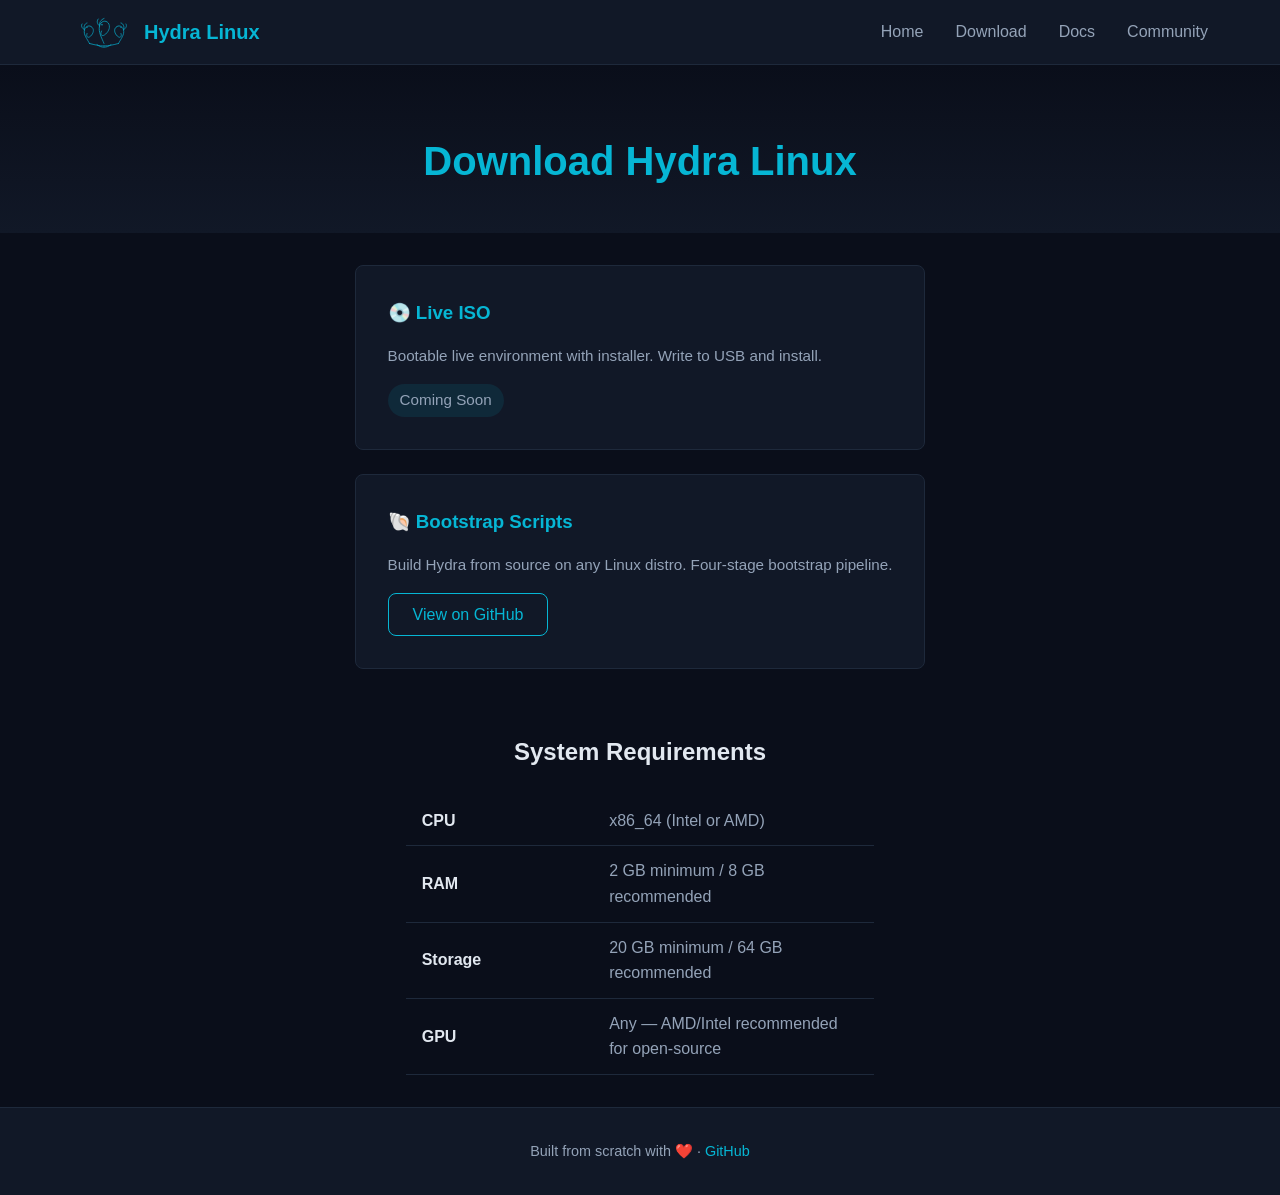
==== docs/download.html @ 3c4010c7 "Restructure website to /docs for GitHub Pages" ====
<!DOCTYPE html>
<html lang="en">
<head>
<meta charset="UTF-8">
<meta name="viewport" content="width=device-width,initial-scale=1.0">
<title>Download — Hydra Linux</title>
<link rel="stylesheet" href="css/style.css">
<link rel="icon" type="image/svg+xml" href="assets/logo.svg">
</head>
<body>
<nav><div class="nav-inner">
<a href="/" class="logo"><img src="assets/logo.svg" alt="" height="32"><span>Hydra Linux</span></a>
<div class="nav-links"><a href="/">Home</a><a href="download.html">Download</a><a href="pages/docs.html">Docs</a><a href="pages/community.html">Community</a></div>
</div></nav>
<section class="page-header"><h1>Download Hydra Linux</h1></section>
<section class="download-options">
<div class="download-card"><h3>💿 Live ISO</h3><p>Bootable live environment with installer. Write to USB and install.</p><p class="coming-soon">Coming Soon</p></div>
<div class="download-card"><h3>🐚 Bootstrap Scripts</h3><p>Build Hydra from source on any Linux distro. Four-stage bootstrap pipeline.</p><a href="https://github.com/Hydra-Linux/hydra-linux" class="btn-secondary">View on GitHub</a></div>
</section>
<section class="requirements"><h2>System Requirements</h2>
<table><tr><td>CPU</td><td>x86_64 (Intel or AMD)</td></tr>
<tr><td>RAM</td><td>2 GB minimum / 8 GB recommended</td></tr>
<tr><td>Storage</td><td>20 GB minimum / 64 GB recommended</td></tr>
<tr><td>GPU</td><td>Any — AMD/Intel recommended for open-source</td></tr>
</table></section>
<footer><p>Built from scratch with ❤️ &middot; <a href="https://github.com/Hydra-Linux/hydra-linux">GitHub</a></p></footer>
</body></html>
---- docs/css/style.css ----
:root {
  --bg: #0a0e1a;
  --bg2: #111827;
  --bg3: #1e293b;
  --accent: #06b6d4;
  --accent2: #0891b2;
  --text: #e2e8f0;
  --text2: #94a3b8;
  --border: #1e293b;
  --radius: 8px;
}
* { margin: 0; padding: 0; box-sizing: border-box; }
body {
  font-family: -apple-system, BlinkMacSystemFont, "Segoe UI", Roboto, sans-serif;
  background: var(--bg); color: var(--text); line-height: 1.6; min-height: 100vh; display: flex; flex-direction: column;
}
nav { background: var(--bg2); border-bottom: 1px solid var(--border); position: sticky; top: 0; z-index: 100; }
.nav-inner { max-width: 1200px; margin: 0 auto; padding: 1rem 2rem; display: flex; align-items: center; justify-content: space-between; }
.logo { display: flex; align-items: center; gap: 0.5rem; text-decoration: none; color: var(--text); font-size: 1.25rem; font-weight: 700; }
.logo span { color: var(--accent); }
.nav-links { display: flex; gap: 2rem; }
.nav-links a { color: var(--text2); text-decoration: none; transition: color 0.2s; }
.nav-links a:hover { color: var(--accent); }
.hero { display: flex; align-items: center; justify-content: center; min-height: 70vh; text-align: center; padding: 2rem; background: linear-gradient(180deg,var(--bg)0%,var(--bg2)100%); }
.hero-content { max-width: 700px; }
.hero-logo { height: 120px; margin-bottom: 1.5rem; }
.hero h1 { font-size: 3rem; margin-bottom: 0.5rem; background: linear-gradient(135deg,var(--accent),var(--accent2)); -webkit-background-clip: text; -webkit-text-fill-color: transparent; background-clip: text; }
.subtitle { font-size: 1.25rem; color: var(--text2); margin-bottom: 2rem; }
.btn-primary { display: inline-block; padding: 0.75rem 2.5rem; background: linear-gradient(135deg,var(--accent),var(--accent2)); color: #fff; text-decoration: none; border-radius: var(--radius); font-weight: 600; transition: transform 0.2s, box-shadow 0.2s; }
.btn-primary:hover { transform: translateY(-2px); box-shadow: 0 4px 20px rgba(6,182,212,0.3); }
.btn-secondary { display: inline-block; padding: 0.5rem 1.5rem; border: 1px solid var(--accent); color: var(--accent); text-decoration: none; border-radius: var(--radius); transition: background 0.2s; }
.btn-secondary:hover { background: rgba(6,182,212,0.1); }
.release-info { margin-top: 1.5rem; color: var(--text2); font-size: 0.9rem; }
.features { display: grid; grid-template-columns: repeat(auto-fit,minmax(300px,1fr)); gap: 2rem; max-width: 1200px; margin: 0 auto; padding: 4rem 2rem; }
.feature-card, .download-card, .doc-card, .channel-card { background: var(--bg2); border: 1px solid var(--border); border-radius: var(--radius); padding: 2rem; transition: border-color 0.2s, transform 0.2s; }
.feature-card:hover, .download-card:hover { border-color: var(--accent); transform: translateY(-2px); }
.feature-card h3, .download-card h3, .doc-card h3, .channel-card h3 { margin-bottom: 1rem; color: var(--accent); }
.feature-card p, .download-card p, .doc-card p, .channel-card p { color: var(--text2); font-size: 0.95rem; }
.specs { max-width: 1200px; margin: 0 auto; padding: 4rem 2rem; }
.specs h2 { text-align: center; margin-bottom: 2rem; }
.spec-grid { display: grid; grid-template-columns: repeat(auto-fit,minmax(200px,1fr)); gap: 1rem; }
.spec-grid div { background: var(--bg2); padding: 1rem; border-radius: var(--radius); border: 1px solid var(--border); font-size: 0.9rem; color: var(--text2); }
.spec-grid strong { color: var(--text); display: block; margin-bottom: 0.25rem; }
.page-header { text-align: center; padding: 4rem 2rem 2rem; background: linear-gradient(180deg,var(--bg)0%,var(--bg2)100%); }
.page-header h1 { font-size: 2.5rem; margin-bottom: 0.5rem; color: var(--accent); }
.page-header p { color: var(--text2); }
.download-options, .doc-links, .community-channels, .requirements { max-width: 800px; margin: 0 auto; padding: 2rem; }
.download-options, .doc-links, .community-channels { display: grid; gap: 1.5rem; }
.coming-soon { display: inline-block; padding: 0.25rem 0.75rem; background: rgba(6,182,212,0.1); color: var(--accent); border-radius: 999px; font-size: 0.8rem; margin-top: 1rem; }
.download-card a, .doc-card a, .channel-card a { display: inline-block; margin-top: 1rem; color: var(--accent); text-decoration: none; }
.doc-card a:hover, .channel-card a:hover { text-decoration: underline; }
.requirements h2 { text-align: center; margin-bottom: 1.5rem; }
table { width: 100%; border-collapse: collapse; }
td { padding: 0.75rem 1rem; border-bottom: 1px solid var(--border); }
td:first-child { font-weight: 600; color: var(--text); width: 40%; }
td:last-child { color: var(--text2); }
footer { margin-top: auto; text-align: center; padding: 2rem; background: var(--bg2); border-top: 1px solid var(--border); color: var(--text2); font-size: 0.9rem; }
footer a { color: var(--accent); text-decoration: none; }
@media (max-width:768px) { .hero h1 { font-size: 2rem; } .nav-links { gap: 1rem; } .features { grid-template-columns: 1fr; } }
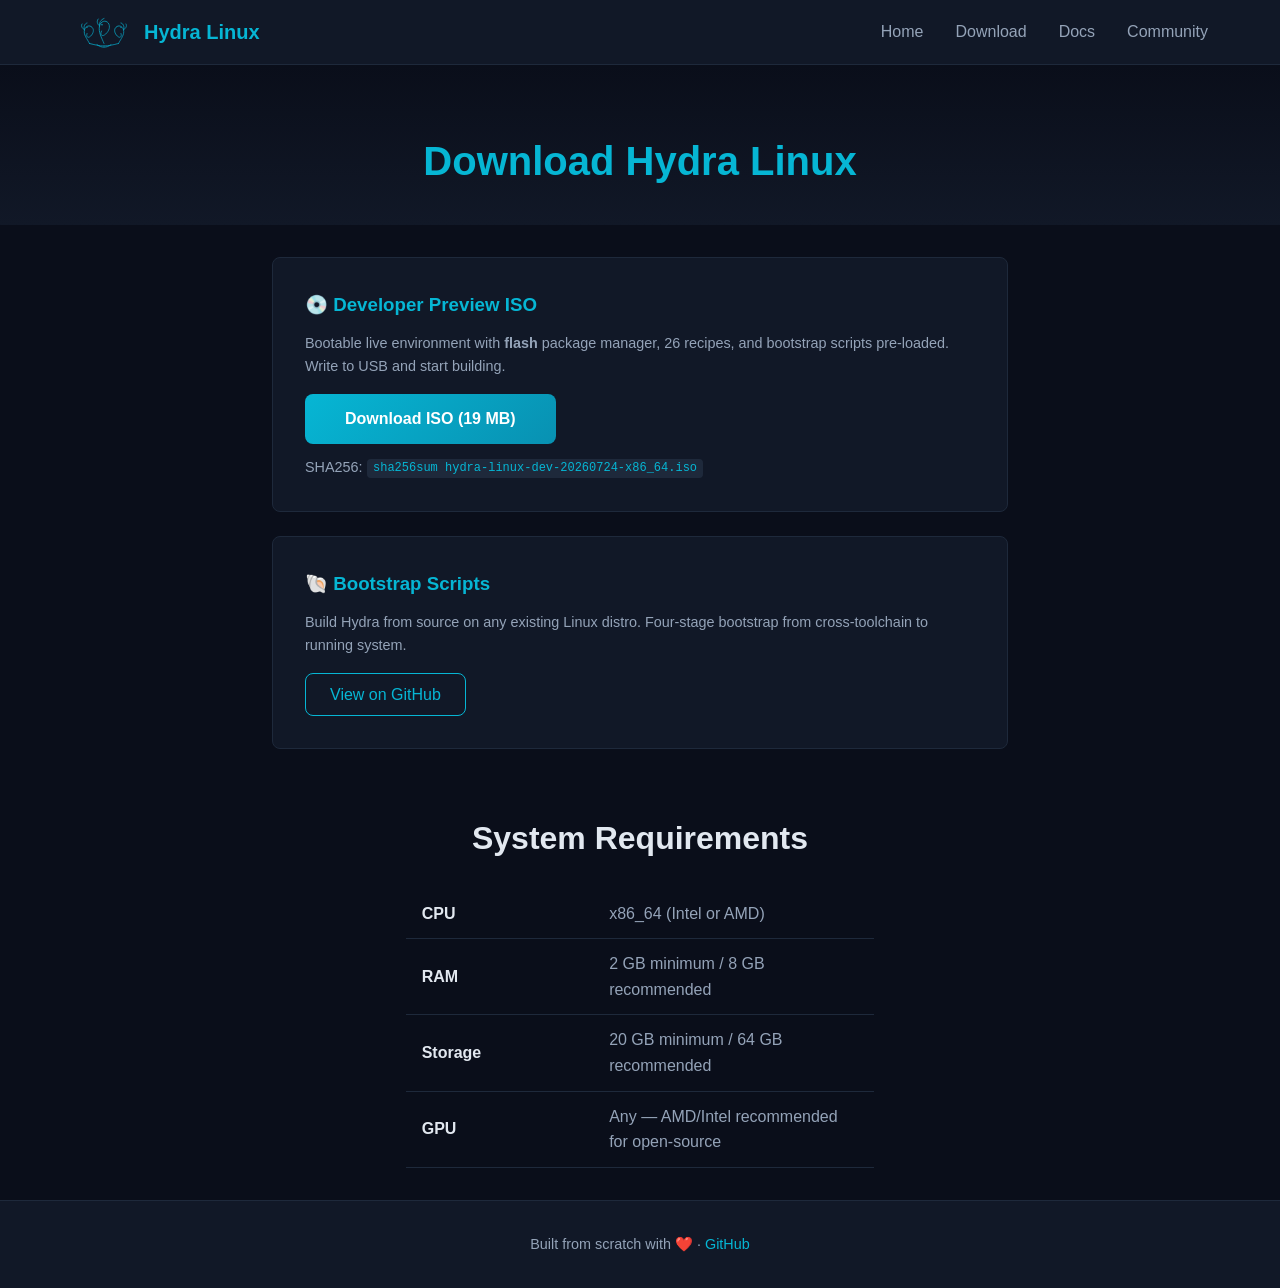
==== commit de6952d6: "Release dev ISO: 19MB bootable image with flash + recipes" ====
--- a/docs/download.html
+++ b/docs/download.html
@@ -14,8 +14,12 @@
 </div></nav>
 <section class="page-header"><h1>Download Hydra Linux</h1></section>
 <section class="download-options">
-<div class="download-card"><h3>💿 Live ISO</h3><p>Bootable live environment with installer. Write to USB and install.</p><p class="coming-soon">Coming Soon</p></div>
-<div class="download-card"><h3>🐚 Bootstrap Scripts</h3><p>Build Hydra from source on any Linux distro. Four-stage bootstrap pipeline.</p><a href="https://github.com/Hydra-Linux/hydra-linux" class="btn-secondary">View on GitHub</a></div>
+<div class="download-card"><h3>💿 Developer Preview ISO</h3><p>Bootable live environment with <strong>flash</strong> package manager, 26 recipes, and bootstrap scripts pre-loaded. Write to USB and start building.</p>
+<a href="https://github.com/Hydra-Linux/hydra-linux/releases/download/dev-20260724/hydra-linux-dev-20260724-x86_64.iso" class="btn-primary">Download ISO (19 MB)</a>
+<p class="download-note">SHA256: <code>sha256sum hydra-linux-dev-20260724-x86_64.iso</code></p>
+</div>
+<div class="download-card"><h3>🐚 Bootstrap Scripts</h3><p>Build Hydra from source on any existing Linux distro. Four-stage bootstrap from cross-toolchain to running system.</p>
+<a href="https://github.com/Hydra-Linux/hydra-linux" class="btn-secondary">View on GitHub</a></div>
 </section>
 <section class="requirements"><h2>System Requirements</h2>
 <table><tr><td>CPU</td><td>x86_64 (Intel or AMD)</td></tr>
--- a/docs/css/style.css
+++ b/docs/css/style.css
@@ -12,48 +12,135 @@
 * { margin: 0; padding: 0; box-sizing: border-box; }
 body {
   font-family: -apple-system, BlinkMacSystemFont, "Segoe UI", Roboto, sans-serif;
-  background: var(--bg); color: var(--text); line-height: 1.6; min-height: 100vh; display: flex; flex-direction: column;
+  background: var(--bg); color: var(--text); line-height: 1.6; display: flex; flex-direction: column; min-height: 100vh;
 }
+a { color: var(--accent); text-decoration: none; }
+a:hover { text-decoration: underline; }
+code { color: var(--accent); background: var(--bg3); padding: 0.15rem 0.4rem; border-radius: 4px; font-size: 0.85em; }
+h2 { text-align: center; font-size: 2rem; margin-bottom: 0.75rem; }
+
+/* Navigation */
 nav { background: var(--bg2); border-bottom: 1px solid var(--border); position: sticky; top: 0; z-index: 100; }
 .nav-inner { max-width: 1200px; margin: 0 auto; padding: 1rem 2rem; display: flex; align-items: center; justify-content: space-between; }
 .logo { display: flex; align-items: center; gap: 0.5rem; text-decoration: none; color: var(--text); font-size: 1.25rem; font-weight: 700; }
 .logo span { color: var(--accent); }
+.logo:hover { text-decoration: none; }
 .nav-links { display: flex; gap: 2rem; }
 .nav-links a { color: var(--text2); text-decoration: none; transition: color 0.2s; }
-.nav-links a:hover { color: var(--accent); }
+.nav-links a:hover { color: var(--accent); text-decoration: none; }
+
+/* Hero */
 .hero { display: flex; align-items: center; justify-content: center; min-height: 70vh; text-align: center; padding: 2rem; background: linear-gradient(180deg,var(--bg)0%,var(--bg2)100%); }
 .hero-content { max-width: 700px; }
 .hero-logo { height: 120px; margin-bottom: 1.5rem; }
 .hero h1 { font-size: 3rem; margin-bottom: 0.5rem; background: linear-gradient(135deg,var(--accent),var(--accent2)); -webkit-background-clip: text; -webkit-text-fill-color: transparent; background-clip: text; }
 .subtitle { font-size: 1.25rem; color: var(--text2); margin-bottom: 2rem; }
-.btn-primary { display: inline-block; padding: 0.75rem 2.5rem; background: linear-gradient(135deg,var(--accent),var(--accent2)); color: #fff; text-decoration: none; border-radius: var(--radius); font-weight: 600; transition: transform 0.2s, box-shadow 0.2s; }
-.btn-primary:hover { transform: translateY(-2px); box-shadow: 0 4px 20px rgba(6,182,212,0.3); }
-.btn-secondary { display: inline-block; padding: 0.5rem 1.5rem; border: 1px solid var(--accent); color: var(--accent); text-decoration: none; border-radius: var(--radius); transition: background 0.2s; }
-.btn-secondary:hover { background: rgba(6,182,212,0.1); }
 .release-info { margin-top: 1.5rem; color: var(--text2); font-size: 0.9rem; }
-.features { display: grid; grid-template-columns: repeat(auto-fit,minmax(300px,1fr)); gap: 2rem; max-width: 1200px; margin: 0 auto; padding: 4rem 2rem; }
-.feature-card, .download-card, .doc-card, .channel-card { background: var(--bg2); border: 1px solid var(--border); border-radius: var(--radius); padding: 2rem; transition: border-color 0.2s, transform 0.2s; }
-.feature-card:hover, .download-card:hover { border-color: var(--accent); transform: translateY(-2px); }
-.feature-card h3, .download-card h3, .doc-card h3, .channel-card h3 { margin-bottom: 1rem; color: var(--accent); }
-.feature-card p, .download-card p, .doc-card p, .channel-card p { color: var(--text2); font-size: 0.95rem; }
-.specs { max-width: 1200px; margin: 0 auto; padding: 4rem 2rem; }
-.specs h2 { text-align: center; margin-bottom: 2rem; }
-.spec-grid { display: grid; grid-template-columns: repeat(auto-fit,minmax(200px,1fr)); gap: 1rem; }
-.spec-grid div { background: var(--bg2); padding: 1rem; border-radius: var(--radius); border: 1px solid var(--border); font-size: 0.9rem; color: var(--text2); }
-.spec-grid strong { color: var(--text); display: block; margin-bottom: 0.25rem; }
+.btn-primary {
+  display: inline-block; padding: 0.75rem 2.5rem;
+  background: linear-gradient(135deg,var(--accent),var(--accent2)); color: #fff; text-decoration: none;
+  border-radius: var(--radius); font-weight: 600; transition: transform 0.2s, box-shadow 0.2s;
+}
+.btn-primary:hover { transform: translateY(-2px); box-shadow: 0 4px 20px rgba(6,182,212,0.3); text-decoration: none; }
+
+/* Philosophy */
+.philosophy { padding: 5rem 2rem; }
+.philosophy-inner { max-width: 900px; margin: 0 auto; display: flex; gap: 2rem; align-items: stretch; }
+.philosophy-block { flex: 1; background: var(--bg2); border: 1px solid var(--border); border-radius: var(--radius); padding: 2.5rem; border-left: 3px solid var(--accent); }
+.philosophy-block h2 { text-align: left; font-size: 1.5rem; margin-bottom: 0.75rem; }
+.philosophy-block p { color: var(--text2); font-size: 0.95rem; line-height: 1.75; }
+.philosophy-block strong { color: var(--accent); }
+
+/* About */
+.about, .tiers, .examples, .specs { padding: 5rem 2rem; }
+.about-inner, .tiers-inner, .examples-inner, .specs-inner { max-width: 1100px; margin: 0 auto; }
+.about-lede { text-align: center; color: var(--text2); font-size: 1.15rem; max-width: 700px; margin: 0 auto 3rem; }
+.about-grid { display: grid; grid-template-columns: repeat(auto-fit,minmax(300px,1fr)); gap: 1.5rem; }
+.about-item { background: var(--bg2); border: 1px solid var(--border); border-radius: var(--radius); padding: 1.5rem; transition: border-color 0.2s; }
+.about-item:hover { border-color: var(--accent); }
+.about-item h4 { margin-bottom: 0.5rem; font-size: 1.05rem; }
+.about-item p { color: var(--text2); font-size: 0.9rem; line-height: 1.65; }
+
+/* Section headers */
+.section-header { text-align: center; padding: 2rem 2rem 0; margin: 0 auto; max-width: 700px; }
+.section-sub { color: var(--text2); font-size: 1.05rem; margin-top: -0.5rem; }
+
+/* Tier cards */
+.tiers { padding-top: 2rem; }
+.tier-cards { display: grid; grid-template-columns: repeat(3,1fr); gap: 1.5rem; }
+.tier-card { background: var(--bg2); border: 1px solid var(--border); border-radius: var(--radius); padding: 2rem; display: flex; flex-direction: column; transition: border-color 0.2s; }
+.tier-card:hover { border-color: var(--accent); }
+.tier-label { display: inline-block; padding: 0.2rem 0.6rem; border-radius: 4px; font-size: 0.75rem; font-weight: 700; letter-spacing: 0.02em; margin-bottom: 1rem; width: fit-content; }
+.label-source { background: rgba(5,150,105,0.15); color: #34d399; }
+.label-binary { background: rgba(217,119,6,0.15); color: #fbbf24; }
+.label-parts { background: rgba(220,38,38,0.15); color: #f87171; }
+.tier-card h3 { font-size: 1.15rem; margin-bottom: 0.75rem; }
+.tier-card p { color: var(--text2); font-size: 0.9rem; line-height: 1.7; flex: 1; }
+.tier-steps { display: flex; flex-wrap: wrap; gap: 0.3rem; margin: 1rem 0; }
+.tier-steps span {
+  background: var(--bg3); padding: 0.25rem 0.6rem; border-radius: 4px; font-size: 0.8rem; color: var(--accent); font-weight: 600;
+}
+.tier-steps span + span { margin-left: 0.3rem; }
+.tier-steps span + span::before { content: "→"; color: var(--text2); margin-right: 0.4rem; font-weight: 400; }
+.tier-examples { font-size: 0.8rem; color: var(--text2); padding-top: 0.75rem; border-top: 1px solid var(--border); }
+.tier-examples em { color: var(--text2); }
+
+/* Examples table */
+.examples-table { max-width: 550px; margin: 0 auto; border: 1px solid var(--border); border-radius: var(--radius); overflow: hidden; }
+.ex-row { display: grid; grid-template-columns: 1.5fr 1fr 1fr; padding: 0.75rem 1rem; gap: 0.5rem; align-items: center; }
+.ex-row + .ex-row { border-top: 1px solid var(--border); }
+.ex-head { background: var(--bg3); color: var(--accent); font-weight: 600; font-size: 0.85rem; text-transform: uppercase; letter-spacing: 0.05em; }
+.ex-row span { font-size: 0.9rem; }
+.tag { font-weight: 700; font-size: 0.85rem; }
+.tag-source { color: #34d399; }
+.tag-binary { color: #fbbf24; }
+.tag-parts { color: #f87171; }
+
+/* Specs grid */
+.spec-grid { display: grid; grid-template-columns: repeat(auto-fit,minmax(160px,1fr)); gap: 0.75rem; }
+.spec-grid div { background: var(--bg2); padding: 1rem; border-radius: var(--radius); border: 1px solid var(--border); text-align: center; }
+.spec-grid strong { display: block; color: var(--text); font-size: 0.85rem; margin-bottom: 0.25rem; }
+.spec-grid span { color: var(--text2); font-size: 0.85rem; }
+
+/* Pages */
 .page-header { text-align: center; padding: 4rem 2rem 2rem; background: linear-gradient(180deg,var(--bg)0%,var(--bg2)100%); }
-.page-header h1 { font-size: 2.5rem; margin-bottom: 0.5rem; color: var(--accent); }
-.page-header p { color: var(--text2); }
+.page-header h1 { font-size: 2.5rem; color: var(--accent); }
 .download-options, .doc-links, .community-channels, .requirements { max-width: 800px; margin: 0 auto; padding: 2rem; }
-.download-options, .doc-links, .community-channels { display: grid; gap: 1.5rem; }
+.download-options { display: grid; gap: 1.5rem; }
+.doc-links, .community-channels { display: grid; gap: 1.5rem; grid-template-columns: repeat(auto-fit,minmax(300px,1fr)); }
+.download-card, .doc-card, .channel-card { background: var(--bg2); border: 1px solid var(--border); border-radius: var(--radius); padding: 2rem; transition: border-color 0.2s; }
+.download-card:hover, .doc-card:hover, .channel-card:hover { border-color: var(--accent); }
+.download-card h3, .doc-card h3, .channel-card h3 { margin-bottom: 0.75rem; color: var(--accent); }
+.download-card p, .doc-card p, .channel-card p { color: var(--text2); font-size: 0.9rem; }
 .coming-soon { display: inline-block; padding: 0.25rem 0.75rem; background: rgba(6,182,212,0.1); color: var(--accent); border-radius: 999px; font-size: 0.8rem; margin-top: 1rem; }
-.download-card a, .doc-card a, .channel-card a { display: inline-block; margin-top: 1rem; color: var(--accent); text-decoration: none; }
-.doc-card a:hover, .channel-card a:hover { text-decoration: underline; }
-.requirements h2 { text-align: center; margin-bottom: 1.5rem; }
+.download-card a, .doc-card a, .channel-card a { display: inline-block; margin-top: 1rem; }
+.download-note { margin-top: 0.75rem; font-size: 0.8rem; color: var(--text2); }
+.download-note code { font-size: 0.75rem; }
+.btn-secondary {
+  display: inline-block; padding: 0.5rem 1.5rem; border: 1px solid var(--accent); color: var(--accent);
+  text-decoration: none; border-radius: var(--radius); transition: background 0.2s;
+}
+.btn-secondary:hover { background: rgba(6,182,212,0.1); text-decoration: none; }
+.requirements h2 { margin-bottom: 1.5rem; }
 table { width: 100%; border-collapse: collapse; }
 td { padding: 0.75rem 1rem; border-bottom: 1px solid var(--border); }
-td:first-child { font-weight: 600; color: var(--text); width: 40%; }
+td:first-child { font-weight: 600; width: 40%; }
 td:last-child { color: var(--text2); }
+
+/* Footer */
 footer { margin-top: auto; text-align: center; padding: 2rem; background: var(--bg2); border-top: 1px solid var(--border); color: var(--text2); font-size: 0.9rem; }
-footer a { color: var(--accent); text-decoration: none; }
-@media (max-width:768px) { .hero h1 { font-size: 2rem; } .nav-links { gap: 1rem; } .features { grid-template-columns: 1fr; } }
+footer a { color: var(--accent); }
+
+/* Responsive */
+@media (max-width: 900px) {
+  .tier-cards { grid-template-columns: 1fr; }
+}
+@media (max-width: 768px) {
+  .hero h1 { font-size: 2rem; }
+  .hero-logo { height: 80px; }
+  .nav-links { gap: 1rem; }
+  .philosophy-inner { flex-direction: column; }
+  .about-grid { grid-template-columns: 1fr; }
+  .ex-row { grid-template-columns: 1fr 1fr 1fr; font-size: 0.85rem; }
+  .doc-links, .community-channels { grid-template-columns: 1fr; }
+}
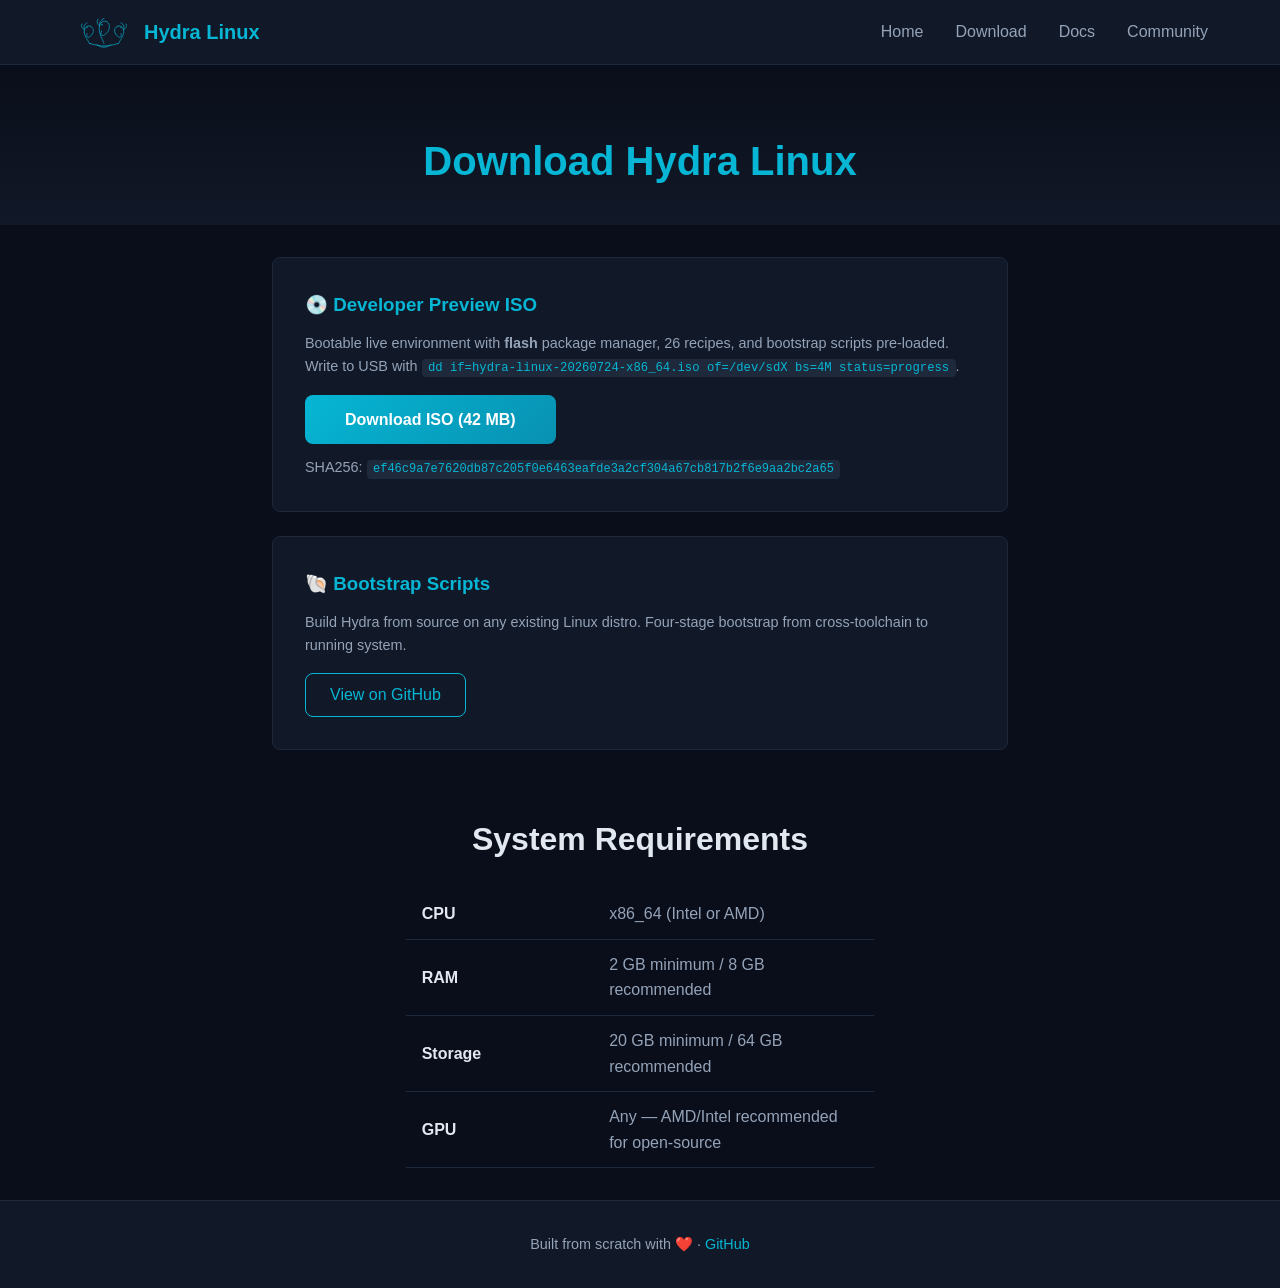
==== commit e4001f4c: "Update download page with new ISO (42MB, full rootfs)" ====
--- a/docs/download.html
+++ b/docs/download.html
@@ -14,9 +14,9 @@
 </div></nav>
 <section class="page-header"><h1>Download Hydra Linux</h1></section>
 <section class="download-options">
-<div class="download-card"><h3>💿 Developer Preview ISO</h3><p>Bootable live environment with <strong>flash</strong> package manager, 26 recipes, and bootstrap scripts pre-loaded. Write to USB and start building.</p>
-<a href="https://github.com/Hydra-Linux/hydra-linux/releases/download/dev-20260724/hydra-linux-dev-20260724-x86_64.iso" class="btn-primary">Download ISO (19 MB)</a>
-<p class="download-note">SHA256: <code>sha256sum hydra-linux-dev-20260724-x86_64.iso</code></p>
+<div class="download-card"><h3>💿 Developer Preview ISO</h3><p>Bootable live environment with <strong>flash</strong> package manager, 26 recipes, and bootstrap scripts pre-loaded. Write to USB with <code>dd if=hydra-linux-20260724-x86_64.iso of=/dev/sdX bs=4M status=progress</code>.</p>
+<a href="https://github.com/Hydra-Linux/hydra-linux/releases/download/dev-20260724/hydra-linux-20260724-x86_64.iso" class="btn-primary">Download ISO (42 MB)</a>
+<p class="download-note">SHA256: <code>ef46c9a7e7620db87c205f0e6463eafde3a2cf304a67cb817b2f6e9aa2bc2a65</code></p>
 </div>
 <div class="download-card"><h3>🐚 Bootstrap Scripts</h3><p>Build Hydra from source on any existing Linux distro. Four-stage bootstrap from cross-toolchain to running system.</p>
 <a href="https://github.com/Hydra-Linux/hydra-linux" class="btn-secondary">View on GitHub</a></div>
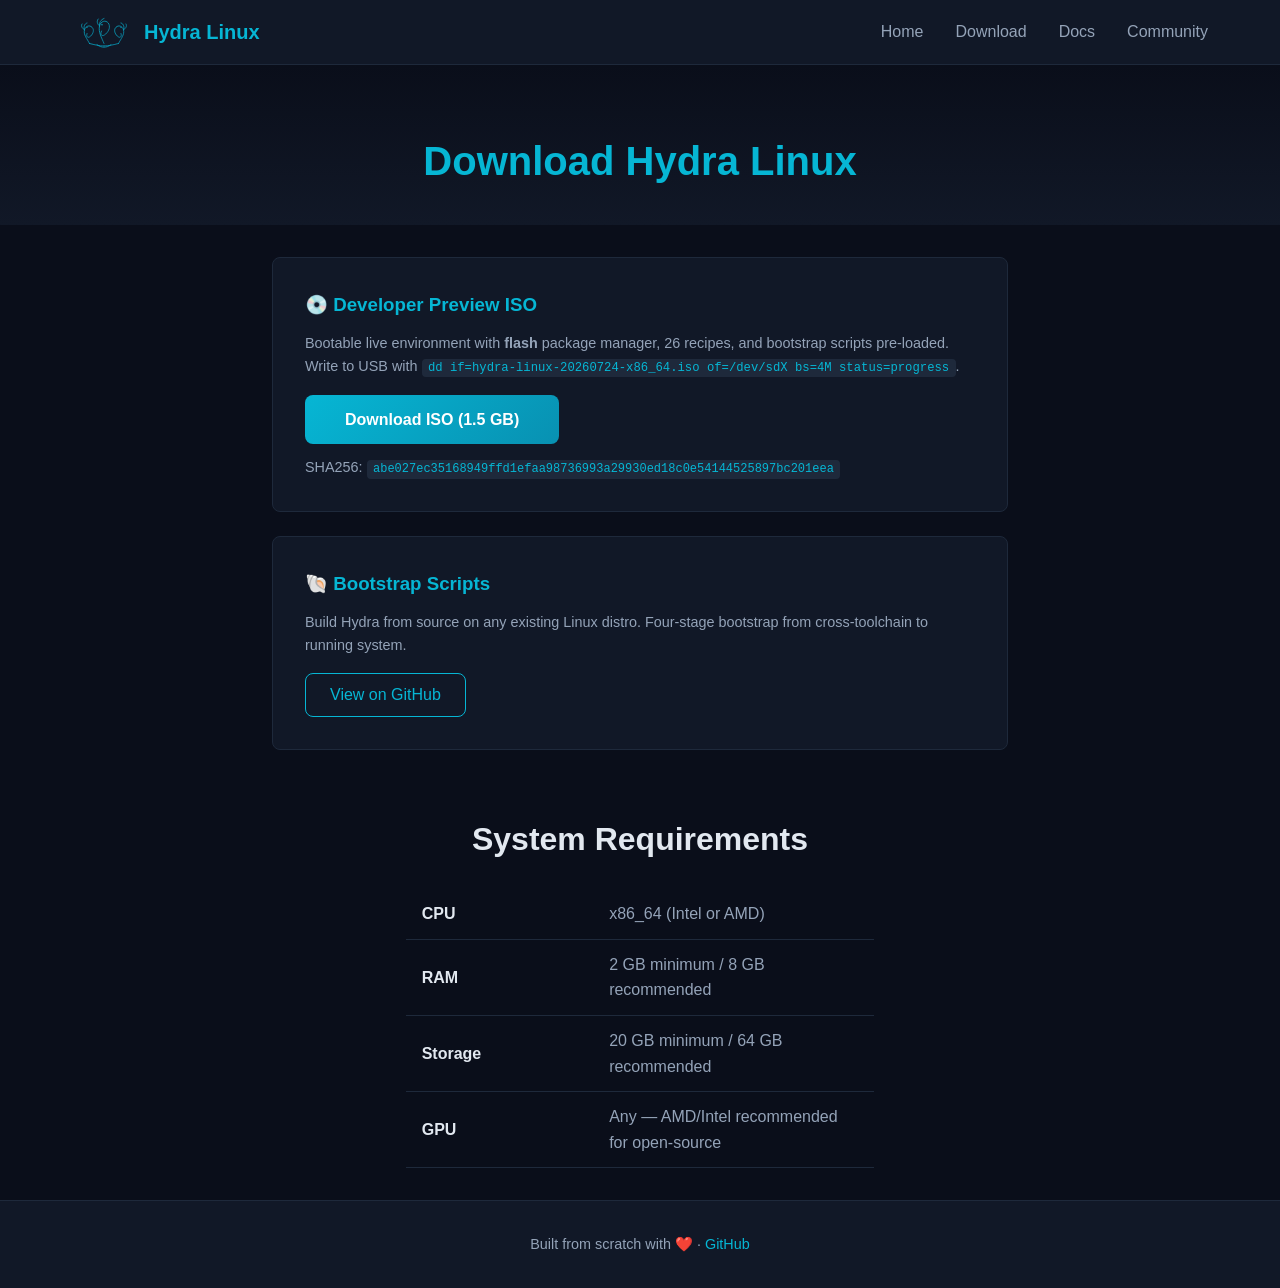
==== commit 14826dfb: "Update ISO to 1.5GB desktop live ISO (KDE Plasma + OpenRC + Calamares)" ====
--- a/docs/download.html
+++ b/docs/download.html
@@ -15,8 +15,8 @@
 <section class="page-header"><h1>Download Hydra Linux</h1></section>
 <section class="download-options">
 <div class="download-card"><h3>💿 Developer Preview ISO</h3><p>Bootable live environment with <strong>flash</strong> package manager, 26 recipes, and bootstrap scripts pre-loaded. Write to USB with <code>dd if=hydra-linux-20260724-x86_64.iso of=/dev/sdX bs=4M status=progress</code>.</p>
-<a href="https://github.com/Hydra-Linux/hydra-linux/releases/download/dev-20260724/hydra-linux-20260724-x86_64.iso" class="btn-primary">Download ISO (42 MB)</a>
-<p class="download-note">SHA256: <code>ef46c9a7e7620db87c205f0e6463eafde3a2cf304a67cb817b2f6e9aa2bc2a65</code></p>
+<a href="https://github.com/Hydra-Linux/hydra-linux/releases/download/dev-20260724/hydra-linux-20260724-x86_64.iso" class="btn-primary">Download ISO (1.5 GB)</a>
+<p class="download-note">SHA256: <code>abe027ec35168949ffd1efaa98736993a29930ed18c0e54144525897bc201eea</code></p>
 </div>
 <div class="download-card"><h3>🐚 Bootstrap Scripts</h3><p>Build Hydra from source on any existing Linux distro. Four-stage bootstrap from cross-toolchain to running system.</p>
 <a href="https://github.com/Hydra-Linux/hydra-linux" class="btn-secondary">View on GitHub</a></div>
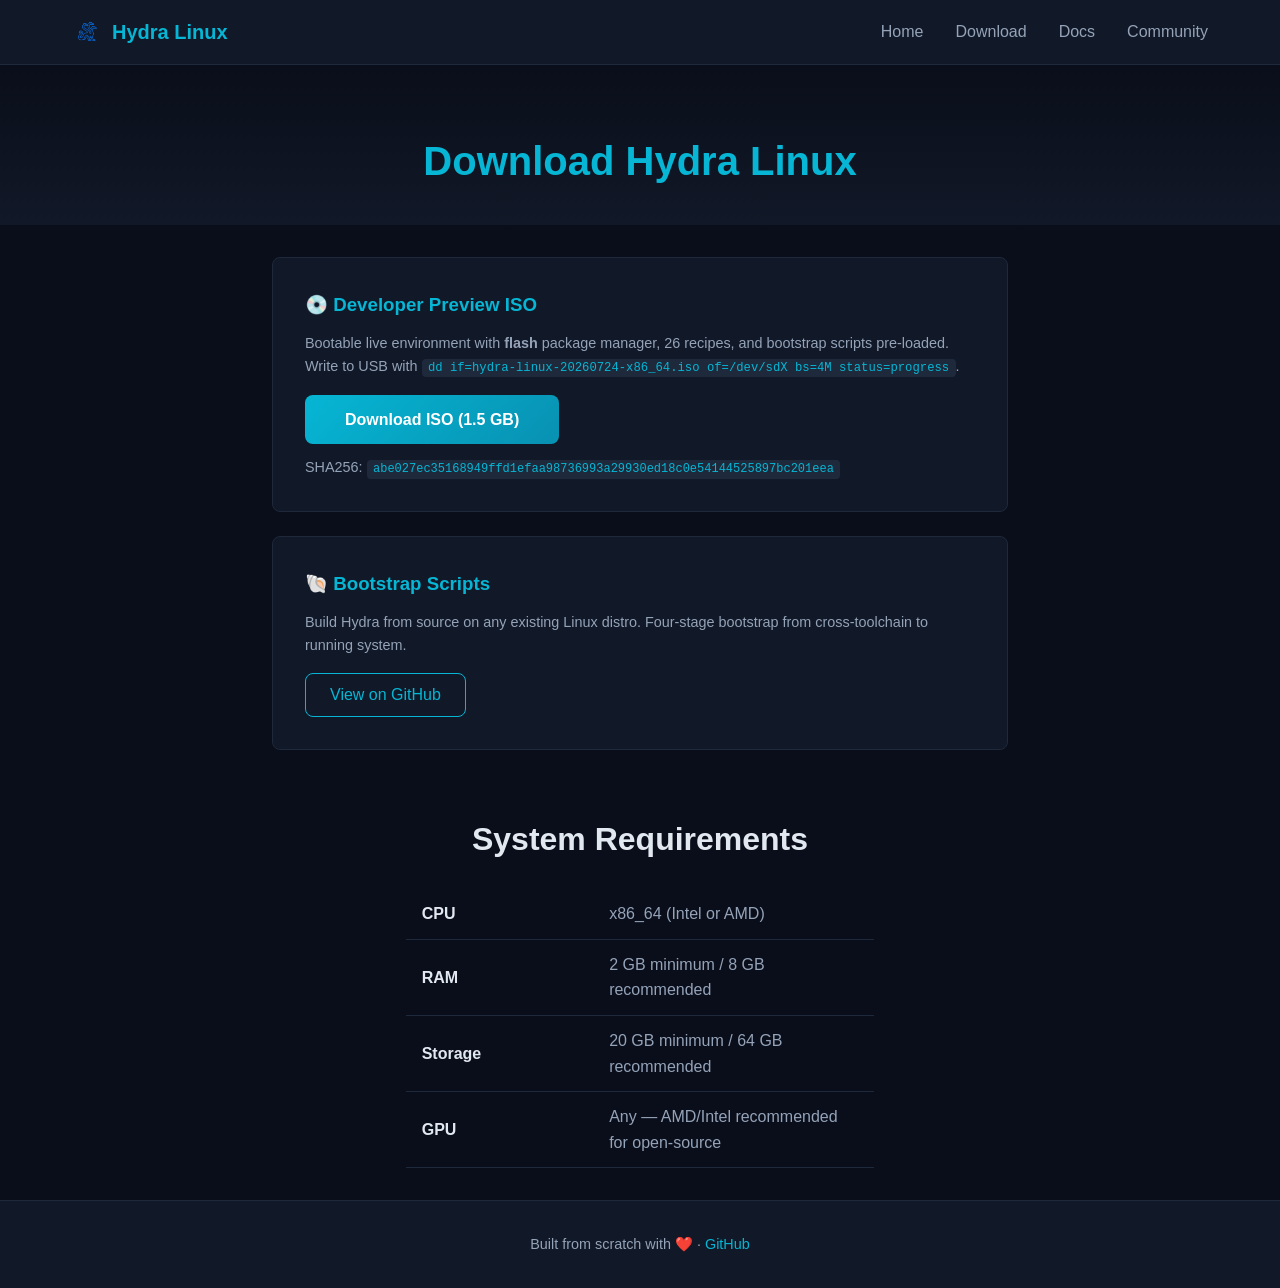
==== commit a6c32130: "branding: add logo, EFI-capable live ISO, website assets" ====
--- a/docs/download.html
+++ b/docs/download.html
@@ -5,11 +5,11 @@
 <meta name="viewport" content="width=device-width,initial-scale=1.0">
 <title>Download — Hydra Linux</title>
 <link rel="stylesheet" href="css/style.css">
-<link rel="icon" type="image/svg+xml" href="assets/logo.svg">
+<link rel="icon" href="assets/logo.png">
 </head>
 <body>
 <nav><div class="nav-inner">
-<a href="/" class="logo"><img src="assets/logo.svg" alt="" height="32"><span>Hydra Linux</span></a>
+<a href="/" class="logo"><img src="assets/logo.png" alt="" height="32"><span>Hydra Linux</span></a>
 <div class="nav-links"><a href="/">Home</a><a href="download.html">Download</a><a href="pages/docs.html">Docs</a><a href="pages/community.html">Community</a></div>
 </div></nav>
 <section class="page-header"><h1>Download Hydra Linux</h1></section>
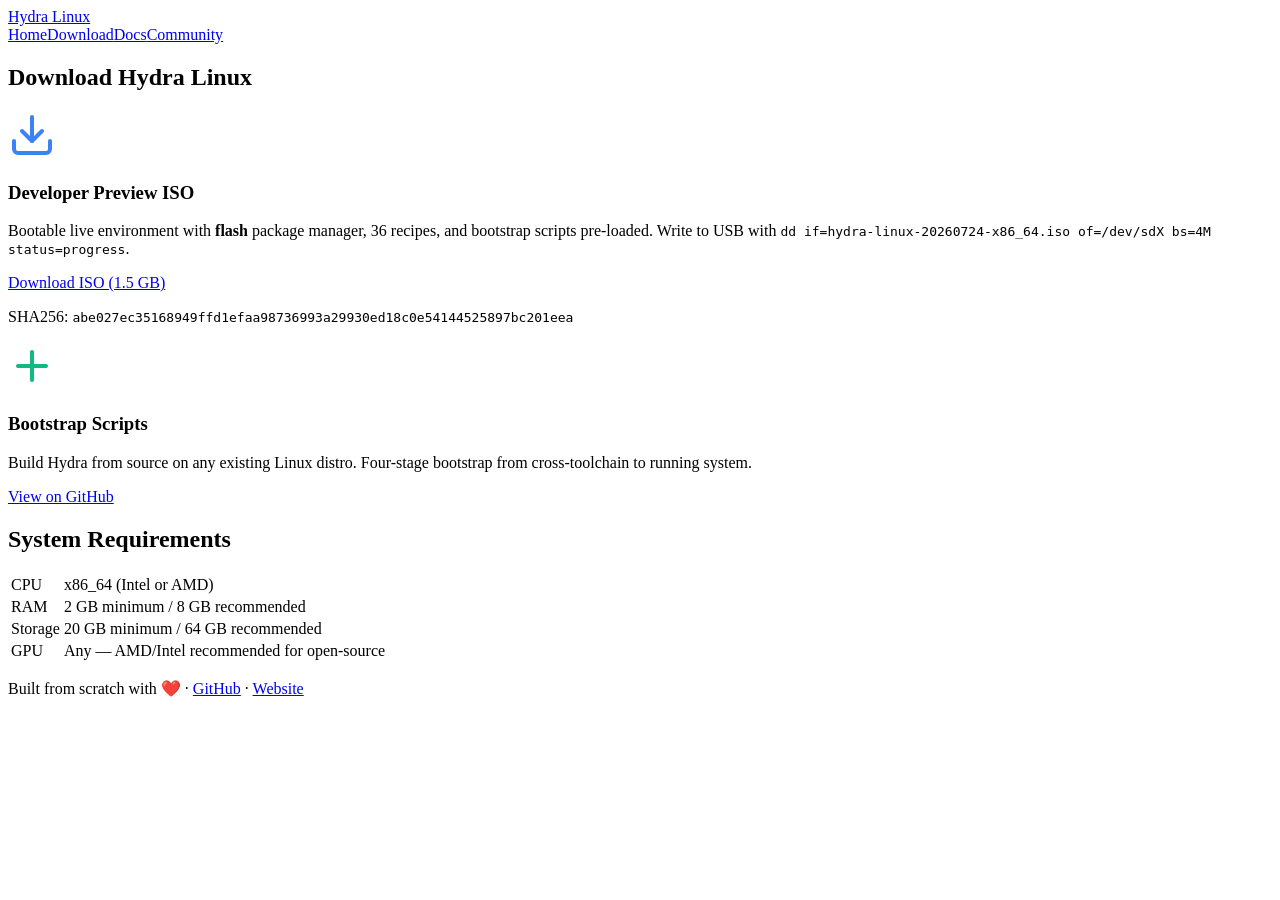
==== commit 382e97b5: "flash: wszystkie 10 poprawek + strona www, CI, bootstrap, testy flash:   - pobieranie source=() prze" ====
--- a/docs/download.html
+++ b/docs/download.html
@@ -4,22 +4,27 @@
 <meta charset="UTF-8">
 <meta name="viewport" content="width=device-width,initial-scale=1.0">
 <title>Download — Hydra Linux</title>
+<base href="/hydra-linux/">
 <link rel="stylesheet" href="css/style.css">
 <link rel="icon" href="assets/logo.png">
 </head>
 <body>
 <nav><div class="nav-inner">
-<a href="/" class="logo"><img src="assets/logo.png" alt="" height="32"><span>Hydra Linux</span></a>
-<div class="nav-links"><a href="/">Home</a><a href="download.html">Download</a><a href="pages/docs.html">Docs</a><a href="pages/community.html">Community</a></div>
+<a href="./" class="logo"><img src="assets/logo.png" alt="" height="32"><span>Hydra Linux</span></a>
+<div class="nav-links"><a href="./">Home</a><a href="download.html">Download</a><a href="pages/docs.html">Docs</a><a href="pages/community.html">Community</a></div>
 </div></nav>
 <section class="page-header"><h1>Download Hydra Linux</h1></section>
 <section class="download-options">
-<div class="download-card"><h3>💿 Developer Preview ISO</h3><p>Bootable live environment with <strong>flash</strong> package manager, 26 recipes, and bootstrap scripts pre-loaded. Write to USB with <code>dd if=hydra-linux-20260724-x86_64.iso of=/dev/sdX bs=4M status=progress</code>.</p>
-<a href="https://github.com/Hydra-Linux/hydra-linux/releases/download/dev-20260724/hydra-linux-20260724-x86_64.iso" class="btn-primary">Download ISO (1.5 GB)</a>
-<p class="download-note">SHA256: <code>abe027ec35168949ffd1efaa98736993a29930ed18c0e54144525897bc201eea</code></p>
+<div class="download-card">
+  <svg xmlns="http://www.w3.org/2000/svg" width="48" height="48" viewBox="0 0 24 24" fill="none" stroke="#3b82f6" stroke-width="2" stroke-linecap="round" stroke-linejoin="round"><path d="M21 15v4a2 2 0 0 1-2 2H5a2 2 0 0 1-2-2v-4"/><polyline points="7 10 12 15 17 10"/><line x1="12" y1="15" x2="12" y2="3"/></svg>
+  <h3>Developer Preview ISO</h3><p>Bootable live environment with <strong>flash</strong> package manager, 36 recipes, and bootstrap scripts pre-loaded. Write to USB with <code>dd if=hydra-linux-20260724-x86_64.iso of=/dev/sdX bs=4M status=progress</code>.</p>
+  <a href="https://github.com/Hydra-Linux/hydra-linux/releases/download/dev-20260724/hydra-linux-20260724-x86_64.iso" class="btn-primary">Download ISO (1.5 GB)</a>
+  <p class="download-note">SHA256: <code>abe027ec35168949ffd1efaa98736993a29930ed18c0e54144525897bc201eea</code></p>
 </div>
-<div class="download-card"><h3>🐚 Bootstrap Scripts</h3><p>Build Hydra from source on any existing Linux distro. Four-stage bootstrap from cross-toolchain to running system.</p>
-<a href="https://github.com/Hydra-Linux/hydra-linux" class="btn-secondary">View on GitHub</a></div>
+<div class="download-card">
+  <svg xmlns="http://www.w3.org/2000/svg" width="48" height="48" viewBox="0 0 24 24" fill="none" stroke="#10b981" stroke-width="2" stroke-linecap="round" stroke-linejoin="round"><line x1="12" y1="5" x2="12" y2="19"/><line x1="5" y1="12" x2="19" y2="12"/></svg>
+  <h3>Bootstrap Scripts</h3><p>Build Hydra from source on any existing Linux distro. Four-stage bootstrap from cross-toolchain to running system.</p>
+  <a href="https://github.com/Hydra-Linux/hydra-linux" class="btn-secondary">View on GitHub</a></div>
 </section>
 <section class="requirements"><h2>System Requirements</h2>
 <table><tr><td>CPU</td><td>x86_64 (Intel or AMD)</td></tr>
@@ -27,5 +32,5 @@
 <tr><td>Storage</td><td>20 GB minimum / 64 GB recommended</td></tr>
 <tr><td>GPU</td><td>Any — AMD/Intel recommended for open-source</td></tr>
 </table></section>
-<footer><p>Built from scratch with ❤️ &middot; <a href="https://github.com/Hydra-Linux/hydra-linux">GitHub</a></p></footer>
+<footer><p>Built from scratch with ❤️ &middot; <a href="https://github.com/Hydra-Linux/hydra-linux">GitHub</a> &middot; <a href="https://hydra-linux.github.io/hydra-linux/">Website</a></p></footer>
 </body></html>
--- a/docs/css/style.css
+++ b/docs/css/style.css
@@ -6,6 +6,7 @@
   --accent2: #0891b2;
   --text: #e2e8f0;
   --text2: #94a3b8;
+  --darkyellow: #b8860b;
   --border: #1e293b;
   --radius: 8px;
 }
@@ -54,6 +55,7 @@
 /* About */
 .about, .tiers, .examples, .specs { padding: 5rem 2rem; }
 .about-inner, .tiers-inner, .examples-inner, .specs-inner { max-width: 1100px; margin: 0 auto; }
+.darkyellow { color: var(--darkyellow); }
 .about-lede { text-align: center; color: var(--text2); font-size: 1.15rem; max-width: 700px; margin: 0 auto 3rem; }
 .about-grid { display: grid; grid-template-columns: repeat(auto-fit,minmax(300px,1fr)); gap: 1.5rem; }
 .about-item { background: var(--bg2); border: 1px solid var(--border); border-radius: var(--radius); padding: 1.5rem; transition: border-color 0.2s; }
